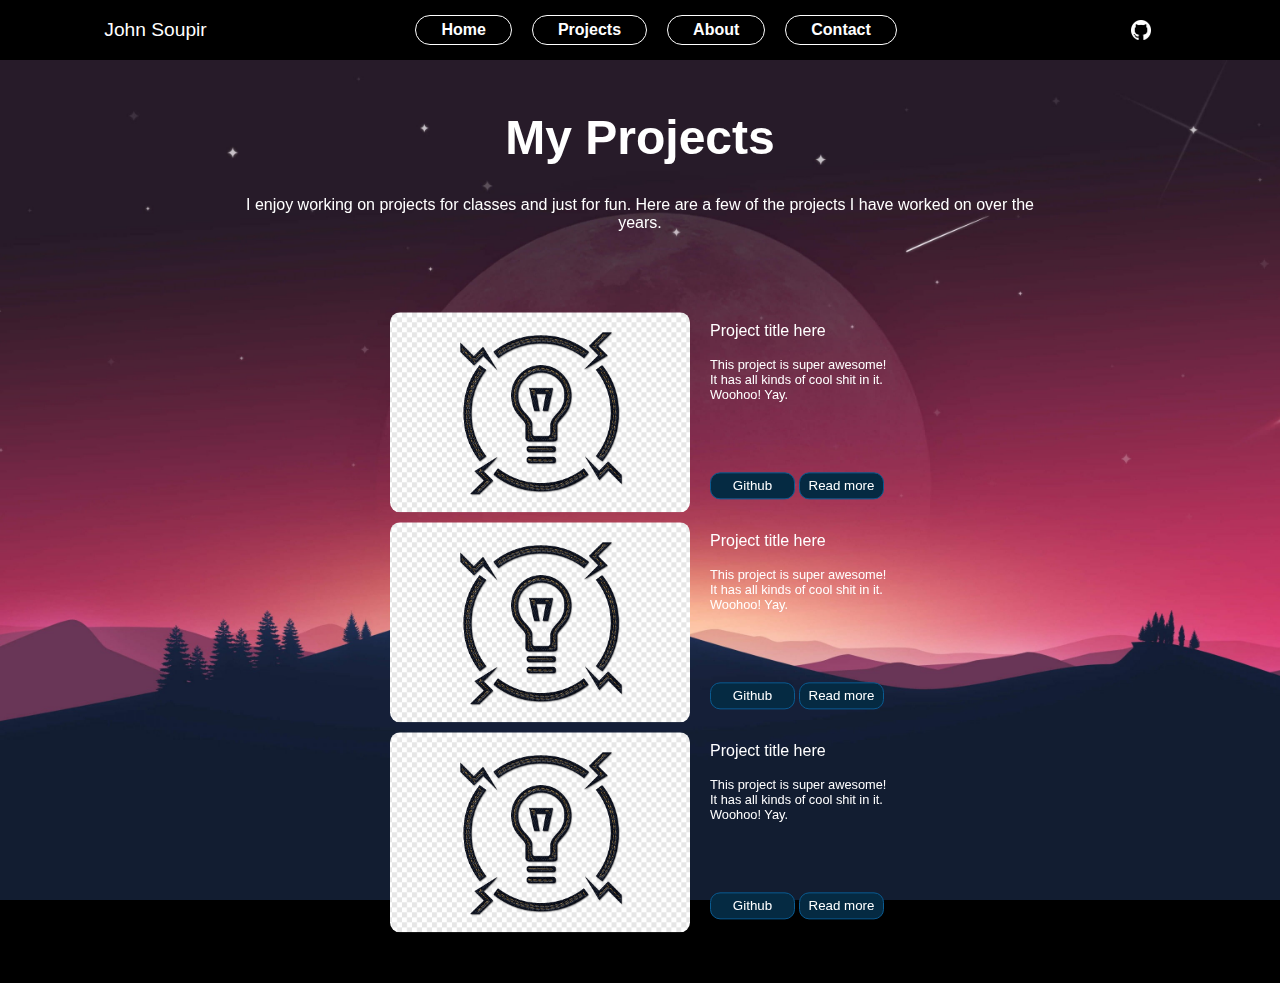
==== about.html @ 95a08046 "AUTO COMMIT Wed Dec 14 05:07:50 PM CST 2022" ====
<!DOCTYPE html>
<html lang="en">

  <head>
    <meta charset="utf-8"i/>
    <title>Projects - Soupir</title>
    <link rel="stylesheet" type="text/css" href="styles.css" />

    <script>
    //window.alert("You have (69) virus! Pay BTC now!");
    </script>

  </head>
  
  <body>
    
    <header>
      <nav>

	      <ul class="icon">
		      <li> John Soupir </li>
	      </ul>
        <ul>
          <li><a href="index.html">Home</a></li>
          <li><a href="projects.html">Projects</a></li>
          <li><a href="about.html">About</a></li>
          <li><a href="contact.html">Contact</a></li>
        </ul>
	      <ul class="icon">
		      <li> <a class="logolink" href="https://github.com/johnsoupir"> <img src="gitlogo.png" alt="github logo" height="20" width="20"  /> </a>  </li>
	      </ul>
      </nav>
      
    </header>


	      <article>
	      <h1 class="sectionTitle"> My Projects</h1> 
	      <p> I enjoy working on projects for classes and just for fun. Here are a few of the projects I have worked on over the years. </p>


<div class="blogItem">
  <img src="logo.png" alt="A beautiful landscape" class="blogImage">
  <p class="caption">Project title here</p>
  <p class="introText">This project is super awesome! It has all kinds of cool shit in it. Woohoo! Yay.</p>
  <div class="buttons">
    <button><a href="link1.html">Github</a></button>
    <button><a href="link2.html">Read more</a></button>
  </div>
</div>
 


<div class="blogItem">
  <img src="logo.png" alt="A beautiful landscape" class="blogImage">
  <p class="caption">Project title here</p>
  <p class="introText">This project is super awesome! It has all kinds of cool shit in it. Woohoo! Yay.</p>
  <div class="buttons">
    <button><a href="link1.html">Github</a></button>
    <button><a href="link2.html">Read more</a></button>
  </div>
</div>
 


<div class="blogItem">
  <img src="logo.png" alt="A beautiful landscape" class="blogImage">
  <p class="caption">Project title here</p>
  <p class="introText">This project is super awesome! It has all kinds of cool shit in it. Woohoo! Yay.</p>
  <div class="buttons">
    <button><a href="link1.html">Github</a></button>
    <button><a href="link2.html">Read more</a></button>
  </div>
</div>
 







</article>
    
   
    
    
    
  </body>
  
</html>





<!-- 




        <img class="logo" src="logo.png" alt="Logo" />







-->
---- styles.css ----
nav {
  background-color: black;
  display: flex;
  position: fixed;
  top: 0;
  left: 0;
  height: 60px;
  margin: auto;
  width: 100%;
  
 

}

nav ul {
  display: inline-block;
  list-style-type: none;
  margin: auto;
  padding: 0;
  text-align: center;
}


nav li {
  float: left;
  padding: 10px;
}

nav a {

/*
  background-color: #4b8052;
  border-radius: 10px;
  color: white;
  display: block;
  padding: 10px;
  text-decoration: none;
  */
    background: transparent;
    border: 1.5px solid #fff;
    padding: 5px 25px;
    color:#fff;
    border-radius: 15px;
    text-decoration: none;
    display: block;
    font-weight: bold;
    font-family: 'Montserrat', sans-serif;
}

nav .icon{
    color: white;
    font-family: 'Lato', sans-serif;
    padding: none;
    font-size: 1.2em;

}


li  .logolink{
    width: 20px;
    height: 20px;
        border: 0px solid #fff;
 }
 
 li  .logolink:hover {
    width: 20px;
    height: 20px;
    border: 0px solid #fff;
    background: black;

 }


nav a:hover {

/*
  background-color: #4b8052;
  border-radius: 10px;
  color: white;
  display: block;
  padding: 10px;
  text-decoration: none;
  */
    background: white;
    border: 4px solid #fff;
    padding: 10px 25px;
    color:#000;
      border-radius: 15px;
    text-decoration: none;
      display: block;
      font-weight: bold;
          font-family: 'Montserrat', sans-serif;
}




body {


  background-image: url("background.jpg");
  background-attachment: fixed;
  
  background-position-x: 50%;
  background-position-y: 0%;
  background-position-y: 100%;
  animation: bgScroll 60s linear infinite;
  
  background-repeat: no-repeat;
  background-size: cover;
  background-color: black;
   min-height: 100%;   
   margin: 0px auto;
   min-width: 520px;
   //max-width: 1024px;   
   width: 100%;
}

@keyframes bgScroll {
    from { background-position-y: 0%; }
    to { background-position-y: 100%; }
}




.overlay {
  background-color: rgba(200,200,200,0.1);
  bottom: 0;
  left: 0;
  position: absolute;
  right: 0;
  top: 0;
  
}

.welcome-text {
  color: white;
  font-size: 36px;
  text-align: center;
  position: absolute;
  top: 370px;
  left: 50%;
  transform: translate(-50%, -50%);
  font-family: 'Lato', sans-serif;
}


article {
  color: white;
  font-size: 1em;
  text-align: center;
  position: absolute;
  top: 450px;
  left: 50%;
  transform: translate(-50%, -50%);
  margin: 80px auto;
  width: 65%;
}


.logo {
  height: 50px;
  width: 70px; 


}


p {
  font-family: 'Lato', sans-serif;
}





.sectionTitle {
  position: relative;
  top: 1px;
  font-family: 'Lato', sans-serif;
  font-size: 3em;


}



.blogItem {
  width: 500px; /* Set a fixed width for the container */
  /*
  position: fixed;
  top: 600px;
  */
  position: relative;
  top: -40px;
  margin: 120px auto;
  text-align: left;
}

.blogImage {
  float: left; /* Float the image to the left */
  width: 300px; /* Set a fixed width for the image */
  height: 200px;
  object-fit: cover;
  border-radius: 10px;
  margin-right: 10px;
  
}

.caption {
  margin-left: 320px; /* Leave a 10px margin to the right of the image */
  padding-top: 10px;
  color: white;
}

.introText {
  font-size: 0.8em;
  margin-left: 320px; /* Leave a 10px margin to the right of the image */
  padding-top: 1px;
  color: white;
}


.buttons {
  position: absolute;
  top: 150px;
  left: 0px;
   /* Clear the float on the image and caption */
  /*text-align: center; */ /* Center the buttons horizontally */
  padding-top: 10px; /* Add 20px padding above the buttons */
  
  margin-left: 320px;

}

.buttons button {
  display: inline-block; /* Display the buttons inline */
  background-color: #052a42; /* Set a light gray background color */
  padding: 5px 5px; /* Add 10px padding to the top and bottom, and 20px padding to the left and right */
  width: 85px;
  height: line-height;
  border-radius: 10px;
  text-align: center;
  border: 1px solid #0a5b91;
  

  
 
}

.buttons a {
  text-decoration: none; /* Remove the default underline on the link */
  color: #333; /* Set the link text color to a dark gray */
  text-align: top;
  color: white;
   font-family: 'Lato', sans-serif;
   
}
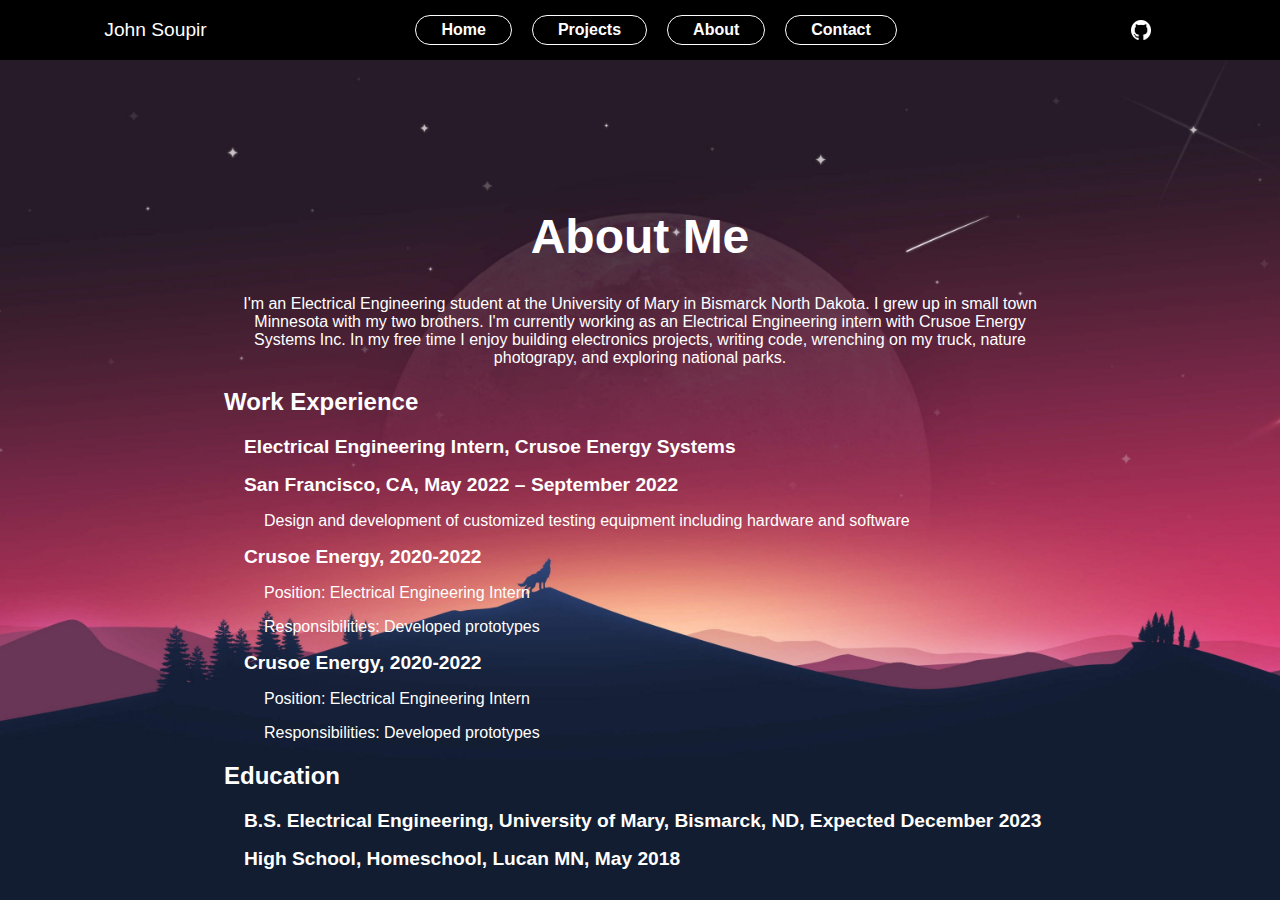
==== commit 62d106c3: "Updated about page" ====
--- a/about.html
+++ b/about.html
@@ -3,7 +3,7 @@
 
   <head>
     <meta charset="utf-8"i/>
-    <title>Projects - Soupir</title>
+    <title>About - Soupir</title>
     <link rel="stylesheet" type="text/css" href="styles.css" />
 
     <script>
@@ -35,46 +35,28 @@
 
 
 	      <article>
-	      <h1 class="sectionTitle"> My Projects</h1> 
-	      <p> I enjoy working on projects for classes and just for fun. Here are a few of the projects I have worked on over the years. </p>
+	      <h1 class="sectionTitle">About Me</h1> 
+	      <p> I'm an Electrical Engineering student at the University of Mary in Bismarck North Dakota. I grew up in small town Minnesota with my two brothers. I'm currently working as an Electrical Engineering intern with Crusoe Energy Systems Inc. In my free time I enjoy building electronics projects, writing code, wrenching on my truck, nature photograpy, and exploring national parks.</p>
+
+	      <h2 class="subSectionTitle">Work Experience</h2>
+	      <h2 class="subSubSectionTitle">Electrical Engineering Intern, Crusoe Energy Systems</h2>
+	      <h2 class="subSubSectionTitle">San Francisco, CA, May 2022 – September 2022 </h2>
+	      <p class="sectionBody">Design and development of customized testing equipment including hardware and software</p>
+	      <p class="sectionBody"></p>
+ 
+
+	      <h2 class="subSubSectionTitle">Crusoe Energy, 2020-2022</h2>
+	      <p class="sectionBody">Position: Electrical Engineering Intern</p>
+	      <p class="sectionBody">Responsibilities: Developed prototypes</p>
+
+	      <h2 class="subSubSectionTitle">Crusoe Energy, 2020-2022</h2>
+	      <p class="sectionBody">Position: Electrical Engineering Intern</p>
+	      <p class="sectionBody">Responsibilities: Developed prototypes</p>
 
 
-<div class="blogItem">
-  <img src="logo.png" alt="A beautiful landscape" class="blogImage">
-  <p class="caption">Project title here</p>
-  <p class="introText">This project is super awesome! It has all kinds of cool shit in it. Woohoo! Yay.</p>
-  <div class="buttons">
-    <button><a href="link1.html">Github</a></button>
-    <button><a href="link2.html">Read more</a></button>
-  </div>
-</div>
- 
-
-
-<div class="blogItem">
-  <img src="logo.png" alt="A beautiful landscape" class="blogImage">
-  <p class="caption">Project title here</p>
-  <p class="introText">This project is super awesome! It has all kinds of cool shit in it. Woohoo! Yay.</p>
-  <div class="buttons">
-    <button><a href="link1.html">Github</a></button>
-    <button><a href="link2.html">Read more</a></button>
-  </div>
-</div>
- 
-
-
-<div class="blogItem">
-  <img src="logo.png" alt="A beautiful landscape" class="blogImage">
-  <p class="caption">Project title here</p>
-  <p class="introText">This project is super awesome! It has all kinds of cool shit in it. Woohoo! Yay.</p>
-  <div class="buttons">
-    <button><a href="link1.html">Github</a></button>
-    <button><a href="link2.html">Read more</a></button>
-  </div>
-</div>
- 
-
-
+	      <h2 class="subSectionTitle">Education</h2>
+	      <h2 class="subSubSectionTitle">B.S. Electrical Engineering, University of Mary, Bismarck, ND, Expected December 2023</h2>
+	      <h2 class="subSubSectionTitle">High School, Homeschool, Lucan MN, May 2018</h2>
 
 
 
--- a/styles.css
+++ b/styles.css
@@ -186,6 +186,46 @@
 
 
 
+.subSectionTitle {
+  position: relative;
+  top: 1px;
+  font-family: 'Lato', sans-serif;
+  font-size: 1.5em;
+  text-align: left;
+
+
+}
+
+
+
+.subSubSectionTitle {
+  position: relative;
+  top: 1px;
+  font-family: 'Lato', sans-serif;
+  font-size: 1.2em;
+  text-align: left;
+  margin-left: 20px;
+
+
+}
+
+
+
+
+.sectionBody {
+  position: relative;
+  top: 1px;
+  font-family: 'Lato', sans-serif;
+  font-size: 1em;
+  text-align: left;
+  margin-left: 40px;
+}
+
+
+
+
+
+
 .blogItem {
   width: 500px; /* Set a fixed width for the container */
   /*
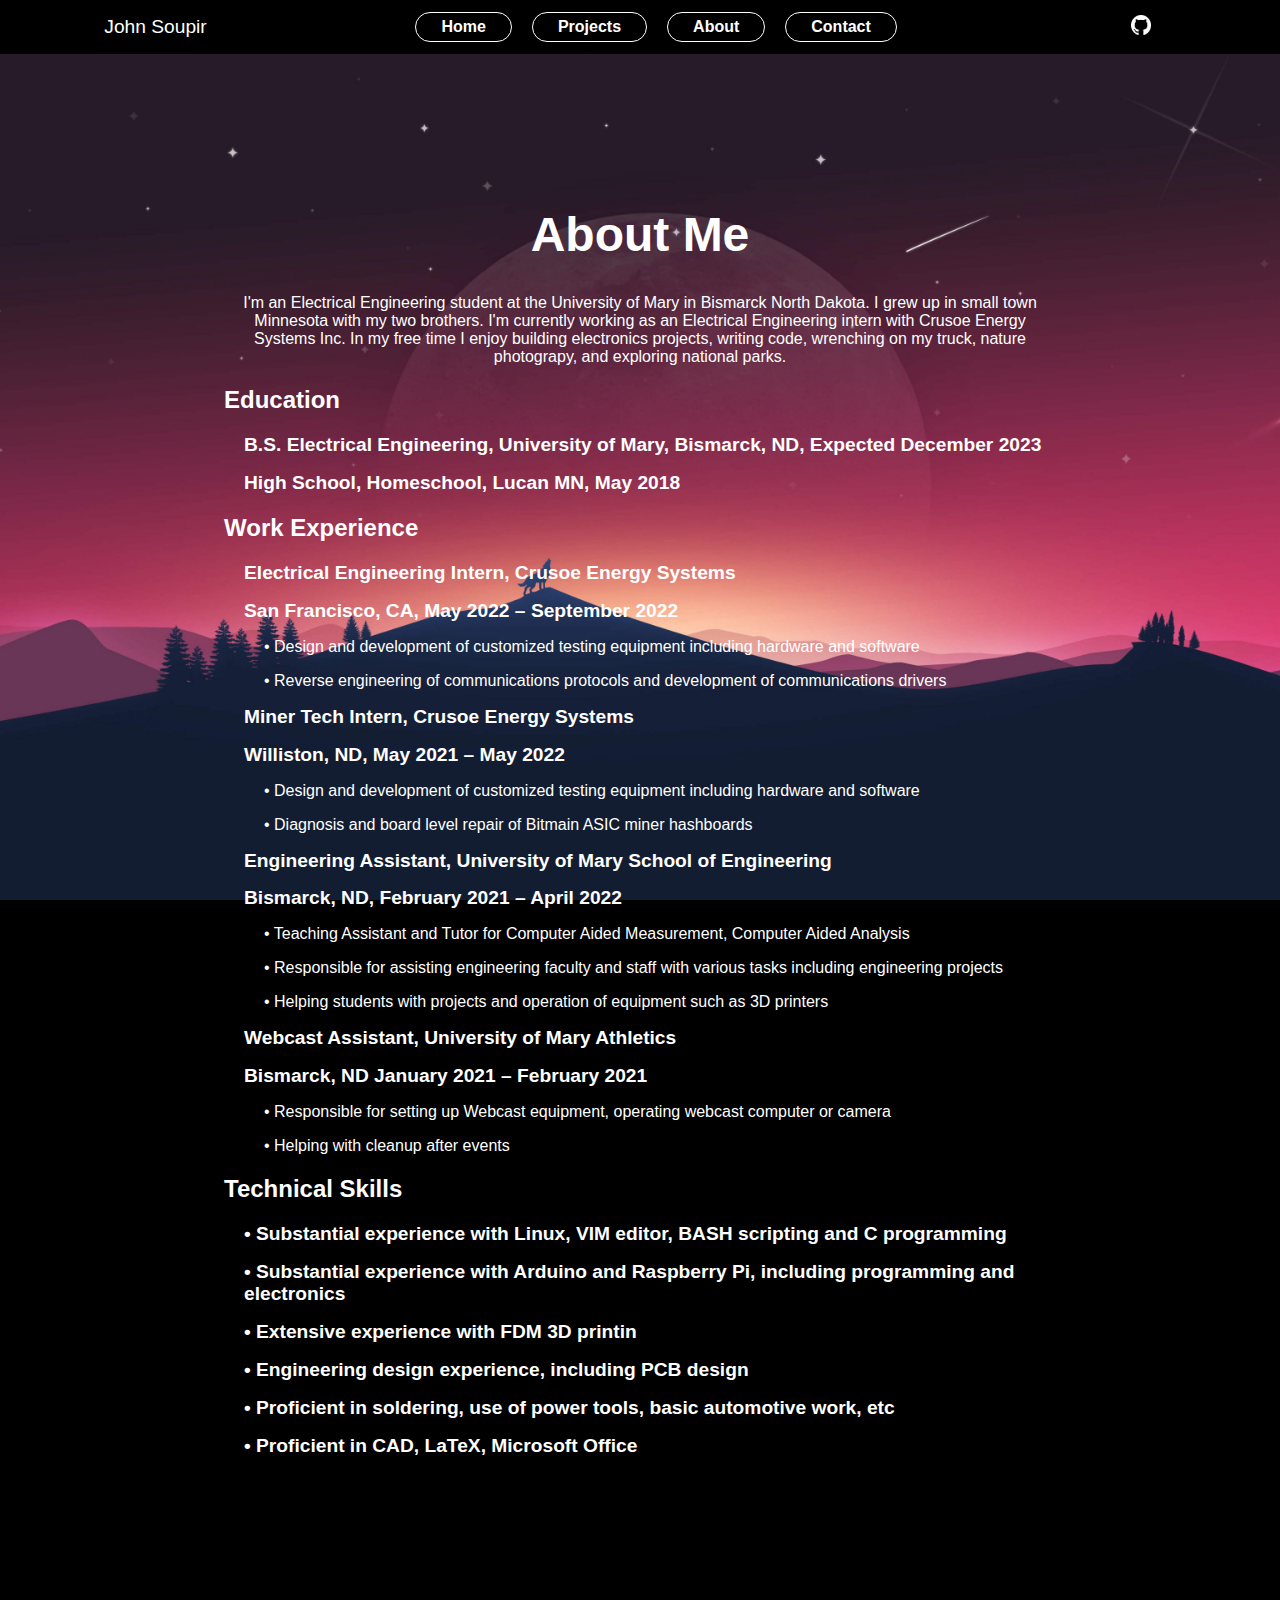
==== commit 7b55c81a: "Updated projects" ====
--- a/about.html
+++ b/about.html
@@ -35,24 +35,12 @@
 
 
 	      <article>
+
+		      <p>
+
+
 	      <h1 class="sectionTitle">About Me</h1> 
 	      <p> I'm an Electrical Engineering student at the University of Mary in Bismarck North Dakota. I grew up in small town Minnesota with my two brothers. I'm currently working as an Electrical Engineering intern with Crusoe Energy Systems Inc. In my free time I enjoy building electronics projects, writing code, wrenching on my truck, nature photograpy, and exploring national parks.</p>
-
-	      <h2 class="subSectionTitle">Work Experience</h2>
-	      <h2 class="subSubSectionTitle">Electrical Engineering Intern, Crusoe Energy Systems</h2>
-	      <h2 class="subSubSectionTitle">San Francisco, CA, May 2022 – September 2022 </h2>
-	      <p class="sectionBody">Design and development of customized testing equipment including hardware and software</p>
-	      <p class="sectionBody"></p>
- 
-
-	      <h2 class="subSubSectionTitle">Crusoe Energy, 2020-2022</h2>
-	      <p class="sectionBody">Position: Electrical Engineering Intern</p>
-	      <p class="sectionBody">Responsibilities: Developed prototypes</p>
-
-	      <h2 class="subSubSectionTitle">Crusoe Energy, 2020-2022</h2>
-	      <p class="sectionBody">Position: Electrical Engineering Intern</p>
-	      <p class="sectionBody">Responsibilities: Developed prototypes</p>
-
 
 	      <h2 class="subSectionTitle">Education</h2>
 	      <h2 class="subSubSectionTitle">B.S. Electrical Engineering, University of Mary, Bismarck, ND, Expected December 2023</h2>
@@ -60,7 +48,43 @@
 
 
 
+	      <h2 class="subSectionTitle">Work Experience</h2>
+	      <h2 class="subSubSectionTitle">Electrical Engineering Intern, Crusoe Energy Systems</h2>
+	      <h2 class="subSubSectionTitle">San Francisco, CA, May 2022 – September 2022 </h2>
+	      <p class="sectionBody">• Design and development of customized testing equipment including hardware and software</p>
+	      <p class="sectionBody">• Reverse engineering of communications protocols and development of communications drivers</p>
 
+
+	      <h2 class="subSubSectionTitle">Miner Tech Intern, Crusoe Energy Systems</h2>
+	      <h2 class="subSubSectionTitle">Williston, ND, May 2021 – May 2022</h2>
+	      <p class="sectionBody">• Design and development of customized testing equipment including hardware and software</p>
+	      <p class="sectionBody">• Diagnosis and board level repair of Bitmain ASIC miner hashboards</p>
+
+	      <h2 class="subSubSectionTitle">Engineering Assistant, University of Mary School of Engineering</h2>
+	      <h2 class="subSubSectionTitle">Bismarck, ND, February 2021 – April 2022</h2>
+	      <p class="sectionBody">• Teaching Assistant and Tutor for Computer Aided Measurement, Computer Aided Analysis</p>
+	      <p class="sectionBody">• Responsible for assisting engineering faculty and staff with various tasks including engineering projects</p>
+	      <p class="sectionBody">• Helping students with projects and operation of equipment such as 3D printers</p>
+
+	      <h2 class="subSubSectionTitle">Webcast Assistant, University of Mary Athletics</h2>
+	      <h2 class="subSubSectionTitle">Bismarck, ND January 2021 – February 2021</h2>
+	      <p class="sectionBody">• Responsible for setting up Webcast equipment, operating webcast computer or camera</p>
+	      <p class="sectionBody">• Helping with cleanup after events</p>
+
+	      <h2 class="subSectionTitle">Technical Skills</h2>
+
+
+	      <h2 class="subSubSectionTitle">• Substantial experience with Linux, VIM editor, BASH scripting and C programming</h2>
+	      <h2 class="subSubSectionTitle">• Substantial experience with Arduino and Raspberry Pi, including programming and electronics</h2>
+	      <h2 class="subSubSectionTitle">• Extensive experience with FDM 3D printin</h2>
+	      <h2 class="subSubSectionTitle">• Engineering design experience, including PCB design</h2>
+	      <h2 class="subSubSectionTitle">• Proficient in soldering, use of power tools, basic automotive work, etc</h2>
+	      <h2 class="subSubSectionTitle">• Proficient in CAD, LaTeX, Microsoft Office</h2>
+
+
+
+
+		      </p>
 
 </article>
     
@@ -86,9 +110,6 @@
 
 
 
-
-
-
 -->
 
 
--- a/styles.css
+++ b/styles.css
@@ -1,26 +1,27 @@
 nav {
   background-color: black;
   display: flex;
+  height: 100%;
+  width: 100%;
   position: fixed;
   top: 0;
   left: 0;
-  height: 60px;
+  height: 6%;
   margin: auto;
   width: 100%;
-  
- 
-
+  z-index: 10;
 }
 
 nav ul {
+
   display: inline-block;
+
   list-style-type: none;
   margin: auto;
   padding: 0;
   text-align: center;
 }
 
-
 nav li {
   float: left;
   padding: 10px;
@@ -28,14 +29,6 @@
 
 nav a {
 
-/*
-  background-color: #4b8052;
-  border-radius: 10px;
-  color: white;
-  display: block;
-  padding: 10px;
-  text-decoration: none;
-  */
     background: transparent;
     border: 1.5px solid #fff;
     padding: 5px 25px;
@@ -55,14 +48,14 @@
 
 }
 
-
 li  .logolink{
+    
     width: 20px;
-    height: 20px;
+    height: 5%;
         border: 0px solid #fff;
  }
  
- li  .logolink:hover {
+li  .logolink:hover {
     width: 20px;
     height: 20px;
     border: 0px solid #fff;
@@ -72,28 +65,29 @@
 
 
 nav a:hover {
-
-/*
-  background-color: #4b8052;
-  border-radius: 10px;
-  color: white;
-  display: block;
-  padding: 10px;
-  text-decoration: none;
-  */
     background: white;
     border: 4px solid #fff;
     padding: 10px 25px;
     color:#000;
-      border-radius: 15px;
+    border-radius: 15px;
     text-decoration: none;
-      display: block;
-      font-weight: bold;
-          font-family: 'Montserrat', sans-serif;
-}
-
-
-
+    display: block;
+    font-weight: bold;
+    font-family: 'Montserrat', sans-serif;
+}
+
+
+html {
+  position: static;
+  
+}
+
+header{
+  height: 30px;
+    display: flex;
+    height: 10%;
+
+}
 
 body {
 
@@ -109,11 +103,19 @@
   background-repeat: no-repeat;
   background-size: cover;
   background-color: black;
-   min-height: 100%;   
-   margin: 0px auto;
-   min-width: 520px;
-   //max-width: 1024px;   
-   width: 100%;
+  
+  
+  
+  min-height: 100%;   
+  margin:  0;
+  padding: 0;
+  height: 100%;
+  min-width: 520px;
+     
+  width: 100%;
+  position: relative;
+  top: 200px;
+
 }
 
 @keyframes bgScroll {
@@ -125,37 +127,58 @@
 
 
 .overlay {
-  background-color: rgba(200,200,200,0.1);
+  background-color: rgba(200,200,200,0.2);
   bottom: 0;
   left: 0;
-  position: absolute;
+  position: relative;
   right: 0;
-  top: 0;
+  top: 10px;
+  height: 125px;
+  width: 500px;
+  margin: auto;
+  border-radius: 20px;
   
 }
 
 .welcome-text {
-  color: white;
-  font-size: 36px;
+
+  color: white;
+  font-size: 2em;
   text-align: center;
-  position: absolute;
-  top: 370px;
+  position: relative;
+  top: 25px;
   left: 50%;
   transform: translate(-50%, -50%);
   font-family: 'Lato', sans-serif;
+  padding: 20px;
+}
+
+.profilePhoto{
+  display: flex;
+  margin: auto;
+  border-radius: 50%;
+  width: 20%;
+  height: 20%;
+
 }
 
 
 article {
+
   color: white;
   font-size: 1em;
   text-align: center;
-  position: absolute;
-  top: 450px;
-  left: 50%;
+ 
+
   transform: translate(-50%, -50%);
-  margin: 80px auto;
+  
+  margin: 50% 50%;
+  position: relative;
+  top: 10px;
   width: 65%;
+  padding-bottom: 20px;
+  
+  
 }
 
 
@@ -176,8 +199,7 @@
 
 
 .sectionTitle {
-  position: relative;
-  top: 1px;
+  position: static;
   font-family: 'Lato', sans-serif;
   font-size: 3em;
 
@@ -187,8 +209,7 @@
 
 
 .subSectionTitle {
-  position: relative;
-  top: 1px;
+  position: static;
   font-family: 'Lato', sans-serif;
   font-size: 1.5em;
   text-align: left;
@@ -199,8 +220,6 @@
 
 
 .subSubSectionTitle {
-  position: relative;
-  top: 1px;
   font-family: 'Lato', sans-serif;
   font-size: 1.2em;
   text-align: left;
@@ -213,58 +232,65 @@
 
 
 .sectionBody {
-  position: relative;
-  top: 1px;
   font-family: 'Lato', sans-serif;
   font-size: 1em;
   text-align: left;
   margin-left: 40px;
 }
 
-
+.projectsPage{
+  position: absolute;
+  top: 0%;
+  left: 50%;
+  transform: translate(-50%, -50%);
+
+}
 
 
 
 
 .blogItem {
-  width: 500px; /* Set a fixed width for the container */
-  /*
-  position: fixed;
-  top: 600px;
-  */
-  position: relative;
-  top: -40px;
-  margin: 120px auto;
+  width: 500px; 
+  position: relative;
+  top: 100px;
+  left: 50%;
+  transform: translate(-50%, -50%);
+  margin: 40px 40px;
   text-align: left;
+  padding: 20px 20px;
+
 }
 
 .blogImage {
-  float: left; /* Float the image to the left */
-  width: 300px; /* Set a fixed width for the image */
+  float: left; 
+  width: 300px;
   height: 200px;
   object-fit: cover;
   border-radius: 10px;
   margin-right: 10px;
-  
 }
 
 .caption {
-  margin-left: 320px; /* Leave a 10px margin to the right of the image */
-  padding-top: 10px;
-  color: white;
+  position: relative;
+  top: -10px;
+  margin-left: 320px; 
+  padding-top: 0px;
+  color: white;
+  font-weight: bold;
 }
 
 .introText {
+position: relative;
   font-size: 0.8em;
-  margin-left: 320px; /* Leave a 10px margin to the right of the image */
+  margin-left: 320px; 
   padding-top: 1px;
   color: white;
 }
 
 
 .buttons {
-  position: absolute;
-  top: 150px;
+  position: relative;
+  top: 35px;
   left: 0px;
    /* Clear the float on the image and caption */
   /*text-align: center; */ /* Center the buttons horizontally */
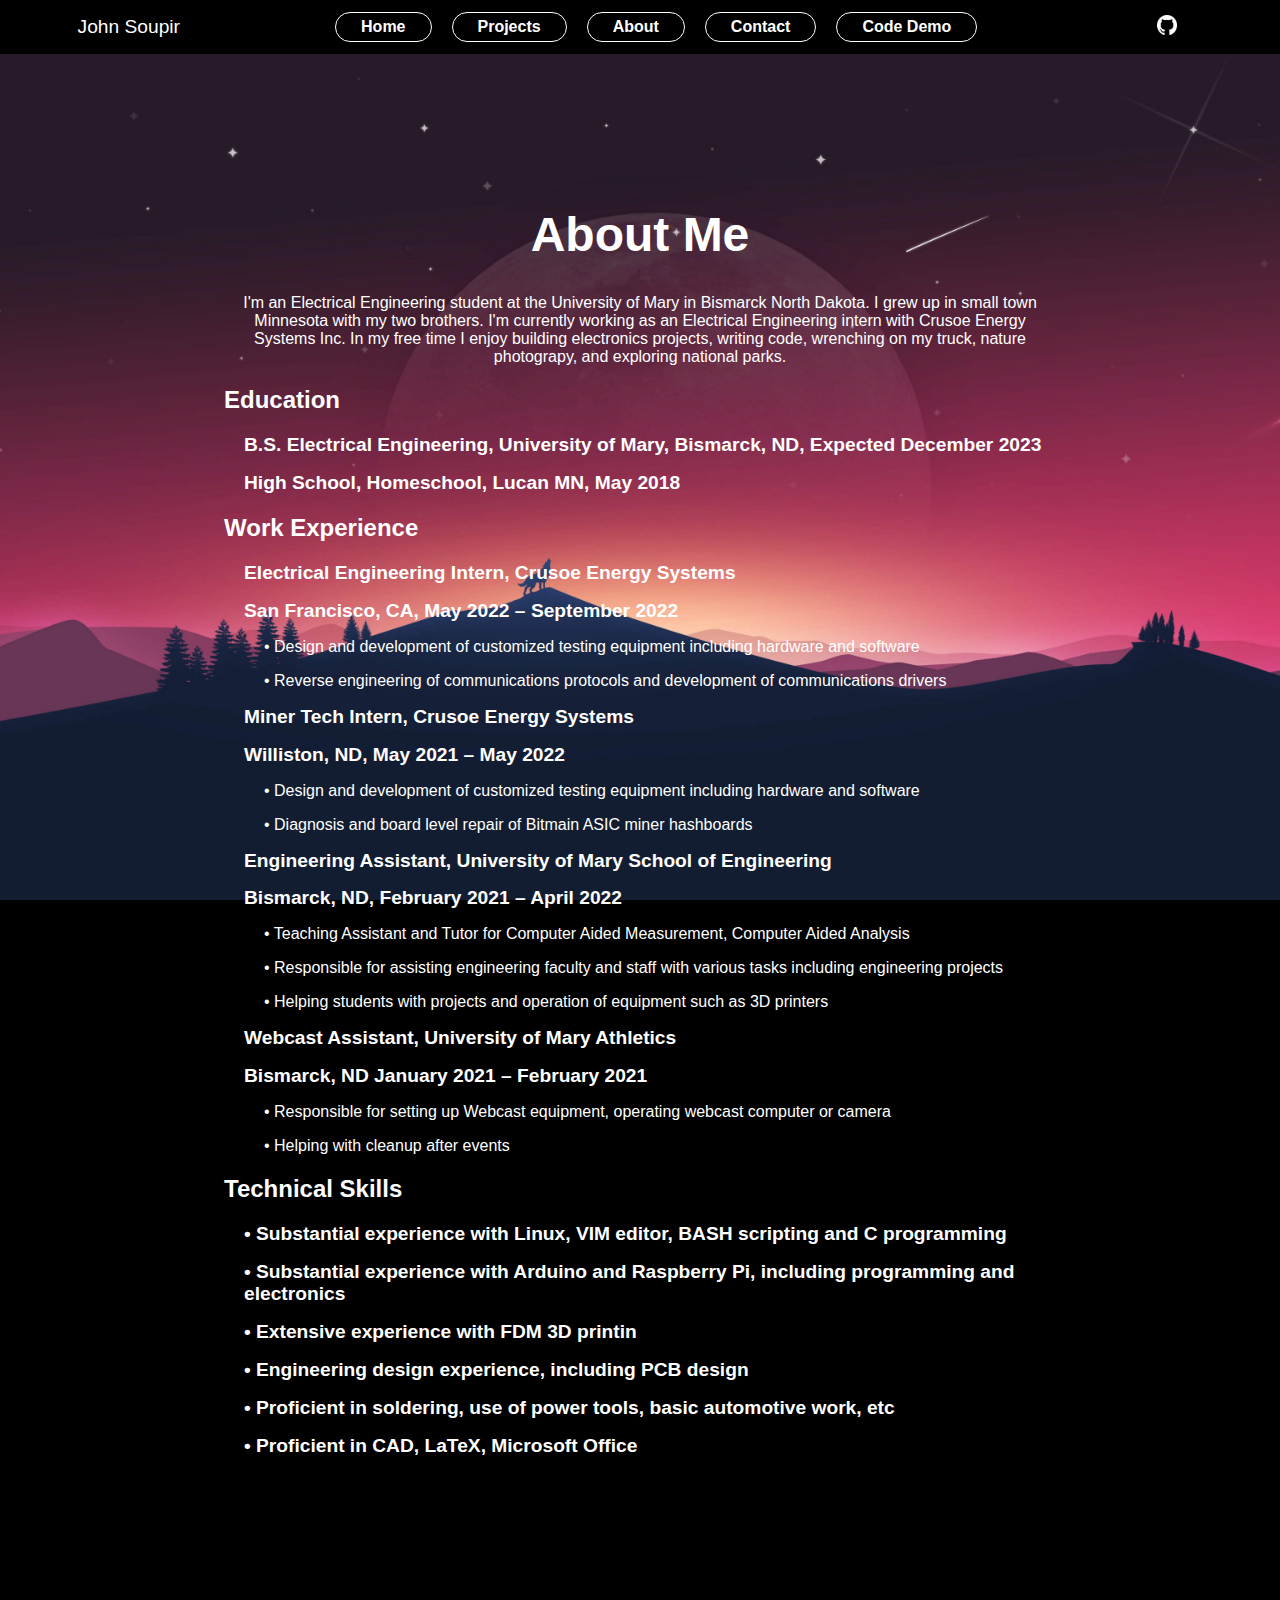
==== commit b73e9c6f: "Cleanup" ====
--- a/about.html
+++ b/about.html
@@ -5,111 +5,72 @@
     <meta charset="utf-8"i/>
     <title>About - Soupir</title>
     <link rel="stylesheet" type="text/css" href="styles.css" />
-
-    <script>
-    //window.alert("You have (69) virus! Pay BTC now!");
-    </script>
-
   </head>
   
   <body>
-    
     <header>
       <nav>
 
-	      <ul class="icon">
-		      <li> John Soupir </li>
-	      </ul>
+	<ul class="icon">
+	  <li> John Soupir </li>
+	</ul>
         <ul>
           <li><a href="index.html">Home</a></li>
           <li><a href="projects.html">Projects</a></li>
           <li><a href="about.html">About</a></li>
           <li><a href="contact.html">Contact</a></li>
+          <li><a href="codedemo.html">Code Demo</a></li>
         </ul>
-	      <ul class="icon">
-		      <li> <a class="logolink" href="https://github.com/johnsoupir"> <img src="gitlogo.png" alt="github logo" height="20" width="20"  /> </a>  </li>
-	      </ul>
+	<ul class="icon">
+	   <li> <a class="logolink" href="https://github.com/johnsoupir"> <img src="gitlogo.png" alt="github logo" height="20" width="20"  /> </a>  </li>
+	</ul>
       </nav>
-      
     </header>
 
+    <article>
+      <p>
+	 <h1 class="sectionTitle">About Me</h1> 
+	 <p> I'm an Electrical Engineering student at the University of Mary in Bismarck North Dakota. I grew up in small town Minnesota with my two brothers. I'm currently working as an Electrical Engineering intern with Crusoe Energy Systems Inc. In my free time I enjoy building electronics projects, writing code, wrenching on my truck, nature photograpy, and exploring national parks.</p>
 
-	      <article>
-
-		      <p>
-
-
-	      <h1 class="sectionTitle">About Me</h1> 
-	      <p> I'm an Electrical Engineering student at the University of Mary in Bismarck North Dakota. I grew up in small town Minnesota with my two brothers. I'm currently working as an Electrical Engineering intern with Crusoe Energy Systems Inc. In my free time I enjoy building electronics projects, writing code, wrenching on my truck, nature photograpy, and exploring national parks.</p>
-
-	      <h2 class="subSectionTitle">Education</h2>
-	      <h2 class="subSubSectionTitle">B.S. Electrical Engineering, University of Mary, Bismarck, ND, Expected December 2023</h2>
-	      <h2 class="subSubSectionTitle">High School, Homeschool, Lucan MN, May 2018</h2>
+	 <h2 class="subSectionTitle">Education</h2>
+	 <h2 class="subSubSectionTitle">B.S. Electrical Engineering, University of Mary, Bismarck, ND, Expected December 2023</h2>
+	 <h2 class="subSubSectionTitle">High School, Homeschool, Lucan MN, May 2018</h2>
 
 
 
-	      <h2 class="subSectionTitle">Work Experience</h2>
-	      <h2 class="subSubSectionTitle">Electrical Engineering Intern, Crusoe Energy Systems</h2>
-	      <h2 class="subSubSectionTitle">San Francisco, CA, May 2022 – September 2022 </h2>
-	      <p class="sectionBody">• Design and development of customized testing equipment including hardware and software</p>
-	      <p class="sectionBody">• Reverse engineering of communications protocols and development of communications drivers</p>
+	 <h2 class="subSectionTitle">Work Experience</h2>
+	 <h2 class="subSubSectionTitle">Electrical Engineering Intern, Crusoe Energy Systems</h2>
+	 <h2 class="subSubSectionTitle">San Francisco, CA, May 2022 – September 2022 </h2>
+	 <p class="sectionBody">• Design and development of customized testing equipment including hardware and software</p>
+	 <p class="sectionBody">• Reverse engineering of communications protocols and development of communications drivers</p>
 
 
-	      <h2 class="subSubSectionTitle">Miner Tech Intern, Crusoe Energy Systems</h2>
-	      <h2 class="subSubSectionTitle">Williston, ND, May 2021 – May 2022</h2>
-	      <p class="sectionBody">• Design and development of customized testing equipment including hardware and software</p>
-	      <p class="sectionBody">• Diagnosis and board level repair of Bitmain ASIC miner hashboards</p>
+	 <h2 class="subSubSectionTitle">Miner Tech Intern, Crusoe Energy Systems</h2>
+	 <h2 class="subSubSectionTitle">Williston, ND, May 2021 – May 2022</h2>
+	 <p class="sectionBody">• Design and development of customized testing equipment including hardware and software</p>
+	 <p class="sectionBody">• Diagnosis and board level repair of Bitmain ASIC miner hashboards</p>
 
-	      <h2 class="subSubSectionTitle">Engineering Assistant, University of Mary School of Engineering</h2>
-	      <h2 class="subSubSectionTitle">Bismarck, ND, February 2021 – April 2022</h2>
-	      <p class="sectionBody">• Teaching Assistant and Tutor for Computer Aided Measurement, Computer Aided Analysis</p>
-	      <p class="sectionBody">• Responsible for assisting engineering faculty and staff with various tasks including engineering projects</p>
-	      <p class="sectionBody">• Helping students with projects and operation of equipment such as 3D printers</p>
+	 <h2 class="subSubSectionTitle">Engineering Assistant, University of Mary School of Engineering</h2>
+	 <h2 class="subSubSectionTitle">Bismarck, ND, February 2021 – April 2022</h2>
+	 <p class="sectionBody">• Teaching Assistant and Tutor for Computer Aided Measurement, Computer Aided Analysis</p>
+	 <p class="sectionBody">• Responsible for assisting engineering faculty and staff with various tasks including engineering projects</p>
+	 <p class="sectionBody">• Helping students with projects and operation of equipment such as 3D printers</p>
 
-	      <h2 class="subSubSectionTitle">Webcast Assistant, University of Mary Athletics</h2>
-	      <h2 class="subSubSectionTitle">Bismarck, ND January 2021 – February 2021</h2>
-	      <p class="sectionBody">• Responsible for setting up Webcast equipment, operating webcast computer or camera</p>
-	      <p class="sectionBody">• Helping with cleanup after events</p>
+	 <h2 class="subSubSectionTitle">Webcast Assistant, University of Mary Athletics</h2>
+	 <h2 class="subSubSectionTitle">Bismarck, ND January 2021 – February 2021</h2>
+	 <p class="sectionBody">• Responsible for setting up Webcast equipment, operating webcast computer or camera</p>
+	 <p class="sectionBody">• Helping with cleanup after events</p>
 
-	      <h2 class="subSectionTitle">Technical Skills</h2>
+	 <h2 class="subSectionTitle">Technical Skills</h2>
 
 
-	      <h2 class="subSubSectionTitle">• Substantial experience with Linux, VIM editor, BASH scripting and C programming</h2>
-	      <h2 class="subSubSectionTitle">• Substantial experience with Arduino and Raspberry Pi, including programming and electronics</h2>
-	      <h2 class="subSubSectionTitle">• Extensive experience with FDM 3D printin</h2>
-	      <h2 class="subSubSectionTitle">• Engineering design experience, including PCB design</h2>
-	      <h2 class="subSubSectionTitle">• Proficient in soldering, use of power tools, basic automotive work, etc</h2>
-	      <h2 class="subSubSectionTitle">• Proficient in CAD, LaTeX, Microsoft Office</h2>
-
-
-
-
-		      </p>
-
-</article>
-    
-   
-    
-    
-    
-  </body>
-  
+	 <h2 class="subSubSectionTitle">• Substantial experience with Linux, VIM editor, BASH scripting and C programming</h2>
+	 <h2 class="subSubSectionTitle">• Substantial experience with Arduino and Raspberry Pi, including programming and electronics</h2>
+	 <h2 class="subSubSectionTitle">• Extensive experience with FDM 3D printin</h2>
+	 <h2 class="subSubSectionTitle">• Engineering design experience, including PCB design</h2>
+	 <h2 class="subSubSectionTitle">• Proficient in soldering, use of power tools, basic automotive work, etc</h2>
+	 <h2 class="subSubSectionTitle">• Proficient in CAD, LaTeX, Microsoft Office</h2>
+      </p>
+    </article>
+   </body>
 </html>
-
-
-
-
-
-<!-- 
-
-
-
-
-        <img class="logo" src="logo.png" alt="Logo" />
-
-
-
-
--->
-
-
--- a/styles.css
+++ b/styles.css
@@ -13,9 +13,7 @@
 }
 
 nav ul {
-
   display: inline-block;
-
   list-style-type: none;
   margin: auto;
   padding: 0;
@@ -28,7 +26,6 @@
 }
 
 nav a {
-
     background: transparent;
     border: 1.5px solid #fff;
     padding: 5px 25px;
@@ -49,18 +46,16 @@
 }
 
 li  .logolink{
-    
     width: 20px;
     height: 5%;
-        border: 0px solid #fff;
- }
+    border: 0px solid #fff;
+}
  
 li  .logolink:hover {
     width: 20px;
     height: 20px;
     border: 0px solid #fff;
     background: black;
-
  }
 
 
@@ -84,47 +79,34 @@
 
 header{
   height: 30px;
-    display: flex;
-    height: 10%;
-
+  display: flex;
+  height: 10%;
 }
 
 body {
-
-
   background-image: url("background.jpg");
   background-attachment: fixed;
-  
   background-position-x: 50%;
   background-position-y: 0%;
   background-position-y: 100%;
   animation: bgScroll 60s linear infinite;
-  
   background-repeat: no-repeat;
   background-size: cover;
   background-color: black;
-  
-  
-  
   min-height: 100%;   
   margin:  0;
   padding: 0;
   height: 100%;
   min-width: 520px;
-     
   width: 100%;
   position: relative;
   top: 200px;
-
 }
 
 @keyframes bgScroll {
     from { background-position-y: 0%; }
     to { background-position-y: 100%; }
 }
-
-
-
 
 .overlay {
   background-color: rgba(200,200,200,0.2);
@@ -136,12 +118,10 @@
   height: 125px;
   width: 500px;
   margin: auto;
-  border-radius: 20px;
-  
+  border-radius: 20px;  
 }
 
 .welcome-text {
-
   color: white;
   font-size: 2em;
   text-align: center;
@@ -162,74 +142,46 @@
 
 }
 
-
 article {
-
   color: white;
   font-size: 1em;
   text-align: center;
- 
-
-  transform: translate(-50%, -50%);
-  
+  transform: translate(-50%, -50%);
   margin: 50% 50%;
   position: relative;
   top: 10px;
   width: 65%;
   padding-bottom: 20px;
-  
-  
-}
-
+}
 
 .logo {
   height: 50px;
   width: 70px; 
-
-
-}
-
+}
 
 p {
   font-family: 'Lato', sans-serif;
 }
-
-
-
-
 
 .sectionTitle {
   position: static;
   font-family: 'Lato', sans-serif;
   font-size: 3em;
-
-
-}
-
-
+}
 
 .subSectionTitle {
   position: static;
   font-family: 'Lato', sans-serif;
   font-size: 1.5em;
   text-align: left;
-
-
-}
-
-
+}
 
 .subSubSectionTitle {
   font-family: 'Lato', sans-serif;
   font-size: 1.2em;
   text-align: left;
   margin-left: 20px;
-
-
-}
-
-
-
+}
 
 .sectionBody {
   font-family: 'Lato', sans-serif;
@@ -243,11 +195,7 @@
   top: 0%;
   left: 50%;
   transform: translate(-50%, -50%);
-
-}
-
-
-
+}
 
 .blogItem {
   width: 500px; 
@@ -258,7 +206,6 @@
   margin: 40px 40px;
   text-align: left;
   padding: 20px 20px;
-
 }
 
 .blogImage {
@@ -287,32 +234,24 @@
   color: white;
 }
 
-
 .buttons {
   position: relative;
   top: 35px;
   left: 0px;
-   /* Clear the float on the image and caption */
-  /*text-align: center; */ /* Center the buttons horizontally */
-  padding-top: 10px; /* Add 20px padding above the buttons */
-  
+  padding-top: 10px; 
   margin-left: 320px;
 
 }
 
 .buttons button {
-  display: inline-block; /* Display the buttons inline */
-  background-color: #052a42; /* Set a light gray background color */
-  padding: 5px 5px; /* Add 10px padding to the top and bottom, and 20px padding to the left and right */
+  display: inline-block;
+  background-color: #052a42;
+  padding: 5px 5px;
   width: 85px;
   height: line-height;
   border-radius: 10px;
   text-align: center;
   border: 1px solid #0a5b91;
-  
-
-  
- 
 }
 
 .buttons a {
@@ -320,17 +259,7 @@
   color: #333; /* Set the link text color to a dark gray */
   text-align: top;
   color: white;
-   font-family: 'Lato', sans-serif;
-   
-}
-
-
-
-
-
-
-
-
-
-
-
+  font-family: 'Lato', sans-serif;
+}
+
+
